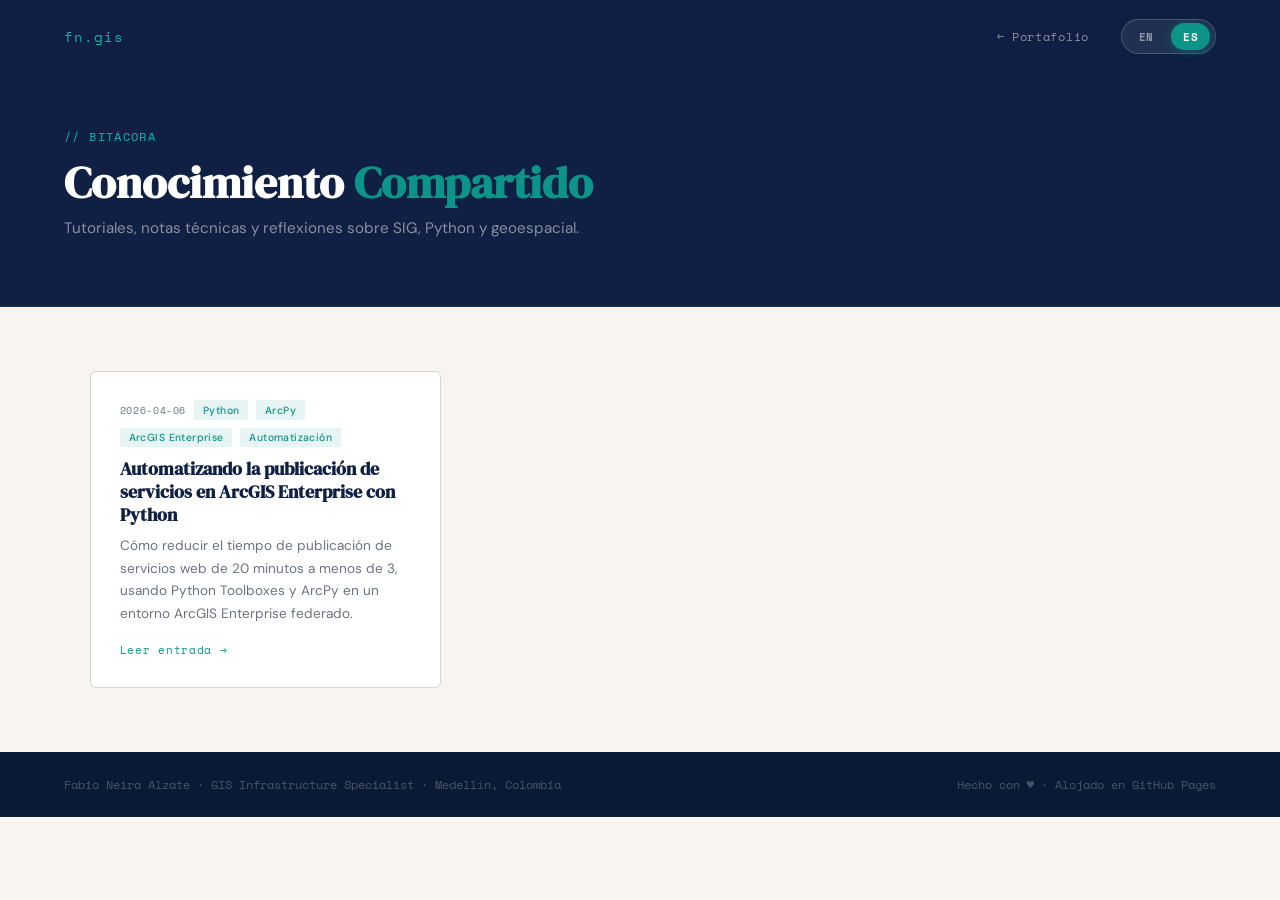
==== blog/index.html @ b5ca0edc "Add blog section: listing, post reader, Markdown + syntax highlighting, first post" ====
<!DOCTYPE html>
<html lang="es">
<head>
  <meta charset="UTF-8" />
  <meta name="viewport" content="width=device-width, initial-scale=1.0" />
  <meta name="description" content="Blog de Fabio Neira Alzate — Bitácoras sobre SIG, Python, ArcGIS Enterprise y geoespacial." />
  <title>Blog — Fabio Neira Alzate</title>
  <link rel="preconnect" href="https://fonts.googleapis.com" />
  <link href="https://fonts.googleapis.com/css2?family=DM+Serif+Display:ital@0;1&family=DM+Sans:wght@300;400;500;600&family=Space+Mono:wght@400;700&display=swap" rel="stylesheet" />
  <link rel="icon" type="image/svg+xml" href="data:image/svg+xml,<svg xmlns='http://www.w3.org/2000/svg' viewBox='0 0 100 100'><text y='.9em' font-size='90'>🗺️</text></svg>" />
  <link rel="stylesheet" href="../css/style.css" />
  <link rel="stylesheet" href="blog.css" />
</head>
<body>

<nav id="navbar">
  <a class="nav-logo" href="../">fn.gis</a>
  <div class="nav-right">
    <a href="../" class="nav-back">
      <span data-lang="es">← Portafolio</span>
      <span data-lang="en">← Portfolio</span>
    </a>
    <div class="lang-toggle">
      <button class="lang-btn" id="btnEn">EN</button>
      <button class="lang-btn" id="btnEs">ES</button>
    </div>
  </div>
</nav>

<div class="blog-hero">
  <p class="section-tag">// <span data-lang="es">Bitácora</span><span data-lang="en">Blog</span></p>
  <h1 class="section-title">
    <span data-lang="es">Conocimiento <span class="accent">Compartido</span></span>
    <span data-lang="en">Shared <span class="accent">Knowledge</span></span>
  </h1>
  <p class="blog-hero-sub">
    <span data-lang="es">Tutoriales, notas técnicas y reflexiones sobre SIG, Python y geoespacial.</span>
    <span data-lang="en">Tutorials, technical notes and reflections on GIS, Python and geospatial.</span>
  </p>
</div>

<div class="blog-grid-section">
  <div class="blog-grid" id="blogGrid">
    <p class="blog-loading">Cargando...</p>
  </div>
</div>

<footer>
  <span>Fabio Neira Alzate · GIS Infrastructure Specialist · Medellín, Colombia</span>
  <span class="footer-built">
    <span data-lang="en">Built with ♥ · Hosted on GitHub Pages</span>
    <span data-lang="es">Hecho con ♥ · Alojado en GitHub Pages</span>
  </span>
</footer>

<script>
  let lang = localStorage.getItem('pref-lang') || 'es';

  function applyLang() {
    document.querySelectorAll('[data-lang]').forEach(el => {
      el.classList.toggle('on', el.dataset.lang === lang);
    });
    document.getElementById('btnEn').classList.toggle('active', lang === 'en');
    document.getElementById('btnEs').classList.toggle('active', lang === 'es');
    document.documentElement.lang = lang;
  }

  document.getElementById('btnEn').addEventListener('click', () => {
    lang = 'en'; localStorage.setItem('pref-lang', lang); applyLang(); renderGrid();
  });
  document.getElementById('btnEs').addEventListener('click', () => {
    lang = 'es'; localStorage.setItem('pref-lang', lang); applyLang(); renderGrid();
  });

  let posts = [];

  function renderGrid() {
    const grid = document.getElementById('blogGrid');
    if (!posts.length) {
      grid.innerHTML = `<p class="blog-empty">
        <span data-lang="es">Aún no hay entradas publicadas.</span>
        <span data-lang="en">No posts published yet.</span>
      </p>`;
      applyLang();
      return;
    }
    grid.innerHTML = posts.map(p => `
      <a class="blog-card" href="post.html?slug=${p.slug}">
        <div class="blog-card-meta">
          <span class="blog-card-date">${p.date}</span>
          ${p.tags.map(t => `<span class="blog-tag">${t}</span>`).join('')}
        </div>
        <h2 class="blog-card-title">${p.title[lang]}</h2>
        <p class="blog-card-excerpt">${p.excerpt[lang]}</p>
        <span class="blog-card-read">
          <span data-lang="es">Leer entrada →</span>
          <span data-lang="en">Read post →</span>
        </span>
      </a>`).join('');
    applyLang();
  }

  fetch('posts.json')
    .then(r => r.json())
    .then(data => { posts = data; renderGrid(); })
    .catch(() => { posts = []; renderGrid(); });

  applyLang();
</script>
</body>
</html>
---- css/style.css ----
/* ═══════════════════════════════════════════════════════════
   STYLE.CSS — Fabio Neira Alzate Portfolio
   ═══════════════════════════════════════════════════════════ */

:root {
  --navy:  #0f2044;
  --navy2: #1b3a6b;
  --teal:  #0d9488;
  --teal2: #14b8a6;
  --cream: #f8f5f0;
  --white: #ffffff;
  --gray1: #374151;
  --gray2: #6b7280;
  --gray3: #d1d5db;
}

*, *::before, *::after { box-sizing: border-box; margin: 0; padding: 0; }
html { scroll-behavior: smooth; }
body { font-family: 'DM Sans', sans-serif; background: var(--cream); color: var(--gray1); overflow-x: hidden; }

/* ── LANG ──────────────────────────────────────────────────── */
[data-lang] { display: none; }
[data-lang].on { display: revert; }
span[data-lang].on  { display: inline; }
p[data-lang].on     { display: block; }
div[data-lang].on   { display: block; }

/* ── NAV ───────────────────────────────────────────────────── */
#navbar {
  position: fixed; top: 0; left: 0; right: 0; z-index: 200;
  display: flex; align-items: center; justify-content: space-between;
  padding: 1.2rem 4rem;
  background: rgba(15,32,68,.96);
  backdrop-filter: blur(12px);
  transition: box-shadow .3s;
}
#navbar.scrolled { box-shadow: 0 4px 24px rgba(0,0,0,.3); }
.nav-logo { font-family: 'Space Mono', monospace; color: var(--teal2); font-size: .85rem; letter-spacing: .08em; text-decoration: none; }
.nav-right { display: flex; align-items: center; gap: 2rem; }
.nav-links { display: flex; gap: 2rem; list-style: none; }
.nav-links a { font-size: .82rem; font-weight: 500; letter-spacing: .06em; text-transform: uppercase; color: rgba(255,255,255,.65); text-decoration: none; transition: color .2s; }
.nav-links a:hover { color: var(--teal2); }

/* lang toggle */
.lang-toggle { display: flex; align-items: center; gap: .3rem; background: rgba(255,255,255,.08); border: 1px solid rgba(255,255,255,.18); border-radius: 20px; padding: .2rem .3rem; }
.lang-btn { font-family: 'Space Mono', monospace; font-size: .7rem; font-weight: 700; letter-spacing: .06em; padding: .3rem .75rem; border-radius: 16px; border: none; cursor: pointer; transition: all .2s; color: rgba(255,255,255,.5); background: transparent; }
.lang-btn.active { background: var(--teal); color: var(--white); box-shadow: 0 2px 8px rgba(13,148,136,.4); }
.lang-btn:not(.active):hover { color: var(--white); }

/* hamburger */
.hamburger { display: none; background: none; border: none; color: var(--white); font-size: 1.4rem; cursor: pointer; }
.mobile-menu { display: none; position: fixed; top: 64px; left: 0; right: 0; z-index: 199; background: var(--navy); padding: 1.5rem 2rem; }
.mobile-menu.open { display: block; }
.mobile-menu ul { list-style: none; display: flex; flex-direction: column; gap: 1.2rem; }
.mobile-menu a { color: rgba(255,255,255,.8); text-decoration: none; font-size: 1rem; font-weight: 500; }

/* ── HERO ──────────────────────────────────────────────────── */
#hero {
  min-height: 100vh; background: var(--navy);
  display: grid; grid-template-columns: 1fr 1fr;
  align-items: center; padding: 7rem 4rem 4rem;
  position: relative; overflow: hidden;
}
#hero::before {
  content: ''; position: absolute; inset: 0;
  background-image: linear-gradient(rgba(13,148,136,.08) 1px, transparent 1px), linear-gradient(90deg, rgba(13,148,136,.08) 1px, transparent 1px);
  background-size: 60px 60px; animation: gridMove 20s linear infinite;
}
@keyframes gridMove { 0% { background-position: 0 0; } 100% { background-position: 60px 60px; } }
#hero::after { content: ''; position: absolute; top: -10%; right: -5%; width: 55%; height: 120%; background: linear-gradient(135deg, rgba(27,58,107,.6) 0%, transparent 60%); clip-path: polygon(15% 0, 100% 0, 100% 100%, 0% 100%); pointer-events: none; }
.hero-text { position: relative; z-index: 2; }
.hero-tag { display: inline-flex; align-items: center; gap: .5rem; font-family: 'Space Mono', monospace; font-size: .72rem; color: var(--teal2); letter-spacing: .12em; text-transform: uppercase; border: 1px solid rgba(20,184,166,.3); padding: .35rem .9rem; border-radius: 2px; margin-bottom: 1.8rem; }
.hero-tag::before { content: ''; display: block; width: 6px; height: 6px; background: var(--teal2); border-radius: 50%; animation: pulse 2s ease-in-out infinite; }
@keyframes pulse { 0%,100% { opacity:1;transform:scale(1); } 50% { opacity:.4;transform:scale(1.4); } }
.hero-name { font-family: 'DM Serif Display', serif; font-size: clamp(2.8rem, 5vw, 4.5rem); line-height: 1.05; color: var(--white); margin-bottom: .6rem; }
.hero-name em { color: var(--teal2); font-style: italic; }
.hero-title { font-size: 1rem; font-weight: 300; color: rgba(255,255,255,.55); letter-spacing: .04em; margin-bottom: 2rem; }
.hero-desc { font-size: .95rem; line-height: 1.75; color: rgba(255,255,255,.7); max-width: 440px; margin-bottom: 2.5rem; }
.hero-badges { display: flex; gap: .6rem; flex-wrap: wrap; margin-bottom: 1.8rem; }
.hero-badge { font-family: 'Space Mono', monospace; font-size: .68rem; color: rgba(255,255,255,.5); border: 1px solid rgba(255,255,255,.12); border-radius: 2px; padding: .25rem .7rem; letter-spacing: .04em; }
.hero-cta { display: inline-flex; gap: 1rem; flex-wrap: wrap; }
.cv-download { display: flex; align-items: center; gap: .8rem; margin-top: 1.2rem; flex-wrap: wrap; }
.cv-label { font-family: 'Space Mono', monospace; font-size: .68rem; color: rgba(255,255,255,.35); letter-spacing: .06em; text-transform: uppercase; }
.cv-btns { display: flex; gap: .5rem; }
.cv-btn { font-family: 'Space Mono', monospace; font-size: .7rem; font-weight: 700; letter-spacing: .05em; padding: .35rem .9rem; border-radius: 3px; text-decoration: none; border: 1px solid rgba(20,184,166,.5); color: var(--teal2); transition: all .2s; }
.cv-btn:hover { background: rgba(20,184,166,.12); border-color: var(--teal2); }
.cv-btn-ats { border-color: rgba(255,255,255,.2); color: rgba(255,255,255,.5); }
.cv-btn-ats:hover { background: rgba(255,255,255,.06); border-color: rgba(255,255,255,.4); color: var(--white); }
.btn { padding: .75rem 1.8rem; font-size: .85rem; font-weight: 600; letter-spacing: .04em; text-decoration: none; border-radius: 3px; transition: all .2s; display: inline-block; }
.btn-primary { background: var(--teal); color: var(--white); border: 2px solid var(--teal); }
.btn-primary:hover { background: var(--teal2); border-color: var(--teal2); transform: translateY(-2px); }
.btn-outline { background: transparent; color: var(--white); border: 2px solid rgba(255,255,255,.3); }
.btn-outline:hover { border-color: var(--white); transform: translateY(-2px); }
.hero-visual { position: relative; z-index: 2; display: flex; flex-direction: column; gap: 1rem; align-items: flex-end; }
.hero-photo-wrap { position: relative; align-self: flex-end; margin-bottom: .5rem; }
.hero-photo {
  width: 200px; height: 200px; object-fit: cover; object-position: center top;
  border-radius: 50%;
  border: 2px solid var(--teal);
  box-shadow: 0 0 0 6px rgba(13,148,136,.15), 0 0 40px rgba(13,148,136,.25);
  display: block;
}
.stat-card { background: rgba(255,255,255,.05); border: 1px solid rgba(255,255,255,.1); border-left: 3px solid var(--teal); backdrop-filter: blur(8px); padding: 1.2rem 1.8rem; border-radius: 4px; width: 280px; animation: floatIn .8s ease forwards; opacity: 0; transform: translateX(30px); }
.stat-card:nth-child(1) { animation-delay: .3s; }
.stat-card:nth-child(2) { animation-delay: .5s; margin-right: 2rem; }
.stat-card:nth-child(3) { animation-delay: .7s; }
@keyframes floatIn { to { opacity: 1; transform: translateX(0); } }
.stat-num { font-family: 'DM Serif Display', serif; font-size: 2rem; color: var(--teal2); line-height: 1; }
.stat-label { font-size: .78rem; color: rgba(255,255,255,.55); margin-top: .3rem; font-weight: 300; }
.scroll-hint { position: absolute; bottom: 2.5rem; left: 50%; transform: translateX(-50%); z-index: 2; display: flex; flex-direction: column; align-items: center; gap: .4rem; color: rgba(255,255,255,.3); font-size: .7rem; font-family: 'Space Mono', monospace; letter-spacing: .1em; text-transform: uppercase; }
.scroll-hint::after { content: ''; display: block; width: 1px; height: 40px; background: linear-gradient(to bottom, rgba(255,255,255,.3), transparent); animation: scrollDown 1.8s ease-in-out infinite; }
@keyframes scrollDown { 0%,100% { opacity:1; } 50% { opacity:.3; } }

/* ── SECTIONS ──────────────────────────────────────────────── */
section { padding: 6rem 4rem; }
.section-tag { font-family: 'Space Mono', monospace; font-size: .72rem; color: var(--teal); letter-spacing: .12em; text-transform: uppercase; margin-bottom: .8rem; }
.section-title { font-family: 'DM Serif Display', serif; font-size: clamp(2rem, 3.5vw, 3rem); color: var(--navy); line-height: 1.1; margin-bottom: 3rem; }
.accent { color: var(--teal); }

/* ── SKILLS ────────────────────────────────────────────────── */
#skills { background: var(--white); }
.skills-grid { display: grid; grid-template-columns: repeat(auto-fill, minmax(260px, 1fr)); gap: 1.5rem; }
.skill-card { background: var(--cream); border: 1px solid var(--gray3); border-radius: 6px; padding: 1.8rem; transition: all .25s; position: relative; overflow: hidden; }
.skill-card::before { content: ''; position: absolute; top: 0; left: 0; width: 3px; height: 0; background: var(--teal); transition: height .3s ease; }
.skill-card:hover { transform: translateY(-4px); box-shadow: 0 12px 30px rgba(15,32,68,.1); }
.skill-card:hover::before { height: 100%; }
.skill-icon { font-size: 1.8rem; margin-bottom: 1rem; }
.skill-name { font-weight: 600; font-size: .95rem; color: var(--navy); margin-bottom: .5rem; }
.skill-desc { font-size: .83rem; color: var(--gray2); line-height: 1.6; }
.skill-tags { display: flex; flex-wrap: wrap; gap: .4rem; margin-top: .8rem; }
.tag { font-size: .7rem; font-weight: 500; padding: .25rem .65rem; border-radius: 2px; background: rgba(13,148,136,.1); color: var(--teal); letter-spacing: .04em; }

/* ── EXPERIENCE ────────────────────────────────────────────── */
#experience { background: var(--cream); }
.timeline { position: relative; padding-left: 2rem; }
.timeline::before { content: ''; position: absolute; left: 0; top: 8px; width: 1px; height: calc(100% - 16px); background: linear-gradient(to bottom, var(--teal), transparent); }
.exp-item { position: relative; padding: 0 0 3rem 2.5rem; opacity: 0; transform: translateY(20px); transition: all .5s ease; }
.exp-item.visible { opacity: 1; transform: translateY(0); }
.exp-item::before { content: ''; position: absolute; left: -2rem; top: 6px; width: 10px; height: 10px; background: var(--teal); border-radius: 50%; box-shadow: 0 0 0 3px rgba(13,148,136,.2); }
.exp-date { font-family: 'Space Mono', monospace; font-size: .72rem; color: var(--teal); letter-spacing: .08em; margin-bottom: .4rem; }
.exp-role { font-family: 'DM Serif Display', serif; font-size: 1.35rem; color: var(--navy); margin-bottom: .2rem; }
.exp-company { font-size: .85rem; color: var(--gray2); font-weight: 500; margin-bottom: 1rem; }
.exp-bullets { list-style: none; display: flex; flex-direction: column; gap: .5rem; }
.exp-bullets li { font-size: .88rem; line-height: 1.65; color: var(--gray1); padding-left: 1rem; position: relative; }
.exp-bullets li::before { content: '▸'; position: absolute; left: 0; color: var(--teal); font-size: .75rem; top: .05rem; }

/* ── EDUCATION ─────────────────────────────────────────────── */
#education { background: var(--navy); }
#education .section-tag { color: var(--teal2); }
#education .section-title { color: var(--white); }
.edu-grid { display: grid; grid-template-columns: repeat(auto-fill, minmax(300px, 1fr)); gap: 1.5rem; }
.edu-card { border: 1px solid rgba(255,255,255,.1); border-radius: 6px; padding: 2rem; background: rgba(255,255,255,.04); transition: all .25s; }
.edu-card:hover { background: rgba(255,255,255,.07); border-color: var(--teal); transform: translateY(-3px); }
.edu-year { font-family: 'Space Mono', monospace; font-size: .72rem; color: var(--teal2); letter-spacing: .1em; margin-bottom: .6rem; }
.edu-degree { font-family: 'DM Serif Display', serif; font-size: 1.15rem; color: var(--white); margin-bottom: .3rem; }
.edu-inst { font-size: .82rem; color: rgba(255,255,255,.5); font-weight: 300; margin-bottom: .5rem; }
.edu-note { font-size: .8rem; color: rgba(255,255,255,.45); line-height: 1.6; font-style: italic; }

/* ── CERTIFICATIONS ────────────────────────────────────────── */
#certifications { background: var(--white); }
.certs-grid { display: block; }
.cert-card { background: var(--cream); border: 1px solid var(--gray3); border-radius: 6px; padding: 1.8rem; transition: all .25s; position: relative; overflow: hidden; }
.cert-card::after { content: ''; position: absolute; bottom: 0; left: 0; right: 0; height: 3px; background: linear-gradient(90deg, var(--teal), var(--teal2)); transform: scaleX(0); transform-origin: left; transition: transform .3s ease; }
.cert-card:hover { transform: translateY(-4px); box-shadow: 0 12px 30px rgba(15,32,68,.1); }
.cert-card:hover::after { transform: scaleX(1); }
.cert-icon { font-size: 1.8rem; margin-bottom: .8rem; }
.cert-year { font-family: 'Space Mono', monospace; font-size: .68rem; color: var(--teal); letter-spacing: .1em; text-transform: uppercase; margin-bottom: .4rem; }
.cert-name { font-family: 'DM Serif Display', serif; font-size: 1.05rem; color: var(--navy); margin-bottom: .3rem; }
.cert-issuer { font-size: .8rem; color: var(--gray2); font-weight: 500; margin-bottom: .6rem; }
.cert-note { font-size: .8rem; color: var(--gray2); line-height: 1.6; }

/* ── CERT GROUPS ───────────────────────────────────────────── */
.cert-group { margin-bottom: 3rem; }
.cert-group-title {
  font-family: 'Space Mono', monospace;
  font-size: .75rem; font-weight: 700;
  color: var(--teal); letter-spacing: .1em;
  text-transform: uppercase;
  margin-bottom: 1.2rem;
  padding-bottom: .5rem;
  border-bottom: 1px solid var(--gray3);
}
.certs-subgrid { display: grid; grid-template-columns: repeat(auto-fill, minmax(260px, 1fr)); gap: 1rem; }

/* ── AWARDS ────────────────────────────────────────────────── */
#awards { background: var(--cream); }
.awards-list { display: flex; flex-direction: column; gap: 1.2rem; max-width: 760px; }
.award-item { display: flex; gap: 1.5rem; align-items: flex-start; padding: 1.4rem 1.8rem; border: 1px solid var(--gray3); border-radius: 4px; transition: all .2s; background: var(--white); }
.award-item:hover { border-color: var(--teal); background: rgba(13,148,136,.03); transform: translateX(4px); }
.award-icon { font-size: 1.6rem; flex-shrink: 0; }
.award-title { font-weight: 600; font-size: .92rem; color: var(--navy); margin-bottom: .3rem; }
.award-body { font-size: .82rem; color: var(--gray2); line-height: 1.6; }

/* ── CONTACT ───────────────────────────────────────────────── */
#contact { background: linear-gradient(135deg, var(--navy) 0%, #0d2b5e 100%); text-align: center; }
#contact .section-tag { color: var(--teal2); }
#contact .section-title { color: var(--white); }
.contact-sub { color: rgba(255,255,255,.55); font-size: .95rem; max-width: 500px; margin: 0 auto 2.5rem; line-height: 1.7; }
.contact-links { display: flex; justify-content: center; gap: 1rem; flex-wrap: wrap; }
.contact-chip { display: flex; align-items: center; gap: .6rem; padding: .75rem 1.6rem; border: 1px solid rgba(255,255,255,.2); border-radius: 3px; color: rgba(255,255,255,.75); font-size: .85rem; text-decoration: none; transition: all .2s; }
.contact-chip:hover { border-color: var(--teal2); color: var(--teal2); transform: translateY(-2px); }

/* ── CONTACT MAP ───────────────────────────────────────────── */
.map-outer {
  max-width: 680px;
  margin: 3.5rem auto 0;
}
.map-wrap {
  width: 100%;
  height: 380px;
  border-radius: 8px;
  overflow: hidden;
  border: 1px solid rgba(20,184,166,.3);
  box-shadow: 0 20px 60px rgba(0,0,0,.5);
}
.leaflet-control-layers {
  background: rgba(15,32,68,.92) !important;
  border: 1px solid rgba(20,184,166,.3) !important;
  border-radius: 6px !important;
  backdrop-filter: blur(8px);
  box-shadow: 0 8px 24px rgba(0,0,0,.4) !important;
}
.leaflet-control-layers-list {
  padding: .4rem .2rem !important;
}
.leaflet-control-layers label {
  color: rgba(255,255,255,.75) !important;
  font-family: 'Space Mono', monospace !important;
  font-size: .65rem !important;
  letter-spacing: .05em;
  display: flex; align-items: center; gap: .4rem;
  padding: .25rem .5rem;
  cursor: pointer;
  transition: color .2s;
}
.leaflet-control-layers label:hover { color: #14b8a6 !important; }
.leaflet-control-layers input[type=radio] { accent-color: #14b8a6; }
.leaflet-control-zoom a {
  background: rgba(15,32,68,.92) !important;
  border-color: rgba(20,184,166,.3) !important;
  color: rgba(255,255,255,.8) !important;
}
.leaflet-control-zoom a:hover {
  background: rgba(13,148,136,.3) !important;
  color: #fff !important;
}
.leaflet-tooltip.map-tip {
  background: rgba(15,32,68,.9); border: 1px solid rgba(20,184,166,.4);
  color: #14b8a6; font-family: 'Space Mono', monospace; font-size: .62rem;
  letter-spacing: .06em; padding: .2rem .5rem; border-radius: 3px; box-shadow: none;
}
.leaflet-tooltip.map-tip::before { display: none; }

/* ── FOOTER ────────────────────────────────────────────────── */
footer { background: #0a1a36; display: flex; justify-content: space-between; align-items: center; padding: 1.5rem 4rem; font-size: .75rem; color: rgba(255,255,255,.25); font-family: 'Space Mono', monospace; flex-wrap: wrap; gap: .5rem; }

/* ── RESPONSIVE ────────────────────────────────────────────── */
@media (max-width: 900px) {
  #navbar { padding: 1rem 1.5rem; }
  .nav-links { display: none; }
  .hamburger { display: block; }
  #hero { grid-template-columns: 1fr; padding: 7rem 1.5rem 4rem; }
  .hero-visual { display: none; }
  section { padding: 4rem 1.5rem; }
  footer { padding: 1.5rem; justify-content: center; text-align: center; }
}
@media (max-width: 500px) {
  .hero-name { font-size: 2.4rem; }
  .section-title { font-size: 1.8rem; }
  .map-wrap { height: 260px; }
}
---- blog/blog.css ----
/* ═══════════════════════════════════════════════════════════
   BLOG.CSS — Fabio Neira Alzate Blog
   ═══════════════════════════════════════════════════════════ */

/* ── BLOG NAV ──────────────────────────────────────────────── */
.nav-back {
  font-family: 'Space Mono', monospace; font-size: .72rem;
  color: rgba(255,255,255,.5); text-decoration: none;
  letter-spacing: .06em; transition: color .2s;
}
.nav-back:hover { color: var(--teal2); }

/* ── BLOG HERO ─────────────────────────────────────────────── */
.blog-hero {
  background: var(--navy); padding: 8rem 4rem 4rem;
  border-bottom: 1px solid rgba(20,184,166,.15);
}
.blog-hero-sub {
  font-size: .95rem; color: rgba(255,255,255,.5);
  max-width: 520px; line-height: 1.75; margin-top: -.5rem;
}
.blog-hero .section-title { color: var(--white); margin-bottom: 1rem; }
.blog-hero .section-tag   { color: var(--teal2); }

/* ── BLOG GRID ─────────────────────────────────────────────── */
.blog-grid-section { padding: 4rem; background: var(--cream); min-height: 40vh; }
.blog-grid {
  display: grid;
  grid-template-columns: repeat(auto-fill, minmax(320px, 1fr));
  gap: 1.5rem; max-width: 1100px; margin: 0 auto;
}
.blog-card {
  background: var(--white); border: 1px solid var(--gray3);
  border-radius: 6px; padding: 1.8rem; text-decoration: none;
  display: flex; flex-direction: column; gap: .6rem;
  transition: all .25s; position: relative; overflow: hidden;
}
.blog-card::before {
  content: ''; position: absolute; top: 0; left: 0;
  width: 3px; height: 0; background: var(--teal);
  transition: height .3s ease;
}
.blog-card:hover { transform: translateY(-4px); box-shadow: 0 12px 30px rgba(15,32,68,.1); }
.blog-card:hover::before { height: 100%; }
.blog-card-meta { display: flex; align-items: center; gap: .5rem; flex-wrap: wrap; }
.blog-card-date {
  font-family: 'Space Mono', monospace; font-size: .65rem;
  color: var(--gray2); letter-spacing: .06em;
}
.blog-tag {
  font-size: .65rem; font-weight: 500; padding: .2rem .55rem;
  border-radius: 2px; background: rgba(13,148,136,.1);
  color: var(--teal); letter-spacing: .04em;
}
.blog-card-title {
  font-family: 'DM Serif Display', serif; font-size: 1.15rem;
  color: var(--navy); line-height: 1.25;
}
.blog-card-excerpt { font-size: .85rem; color: var(--gray2); line-height: 1.65; flex: 1; }
.blog-card-read {
  font-family: 'Space Mono', monospace; font-size: .7rem;
  color: var(--teal); letter-spacing: .06em; margin-top: .4rem;
}
.blog-empty, .blog-loading {
  font-family: 'Space Mono', monospace; font-size: .8rem;
  color: var(--gray2); text-align: center; padding: 3rem;
  grid-column: 1 / -1;
}

/* ── POST PAGE ─────────────────────────────────────────────── */
.post-hero { background: var(--navy); padding: 8rem 4rem 3rem; }
.post-hero .post-meta { display: flex; gap: .8rem; align-items: center; flex-wrap: wrap; margin-bottom: 1rem; }
.post-hero .post-date {
  font-family: 'Space Mono', monospace; font-size: .68rem;
  color: var(--teal2); letter-spacing: .08em;
}
.post-hero h1 {
  font-family: 'DM Serif Display', serif;
  font-size: clamp(1.8rem, 3.5vw, 2.8rem);
  color: var(--white); line-height: 1.1; max-width: 760px;
}

.post-body {
  max-width: 760px; margin: 0 auto;
  padding: 3.5rem 4rem; background: var(--white);
}
.post-body h1, .post-body h2, .post-body h3 {
  font-family: 'DM Serif Display', serif; color: var(--navy);
  line-height: 1.2; margin: 2rem 0 .8rem;
}
.post-body h1 { font-size: 1.9rem; }
.post-body h2 { font-size: 1.45rem; padding-bottom: .4rem; border-bottom: 1px solid var(--gray3); }
.post-body h3 { font-size: 1.15rem; }
.post-body p  { font-size: .95rem; line-height: 1.8; color: var(--gray1); margin-bottom: 1.2rem; }
.post-body ul, .post-body ol { padding-left: 1.5rem; margin-bottom: 1.2rem; }
.post-body li { font-size: .95rem; line-height: 1.75; color: var(--gray1); margin-bottom: .3rem; }
.post-body a  { color: var(--teal); text-decoration: underline; }
.post-body a:hover { color: var(--teal2); }
.post-body strong { color: var(--navy); font-weight: 600; }
.post-body blockquote {
  border-left: 3px solid var(--teal); margin: 1.5rem 0;
  padding: .8rem 1.2rem; background: rgba(13,148,136,.05);
  border-radius: 0 4px 4px 0;
}
.post-body blockquote p { margin: 0; color: var(--gray2); font-style: italic; }
.post-body pre {
  background: #0f1117; border-radius: 6px;
  padding: 1.4rem 1.6rem; overflow-x: auto;
  margin: 1.5rem 0; border: 1px solid rgba(255,255,255,.08);
}
.post-body code {
  font-family: 'Space Mono', monospace; font-size: .82rem;
}
.post-body p code, .post-body li code {
  background: rgba(13,148,136,.1); color: var(--teal);
  padding: .15rem .4rem; border-radius: 3px;
}
.post-body pre code { background: none; color: inherit; padding: 0; }
.post-not-found { text-align: center; padding: 6rem 2rem; }
.post-not-found p { color: var(--gray2); font-family: 'Space Mono', monospace; font-size: .85rem; }

/* ── RESPONSIVE ────────────────────────────────────────────── */
@media (max-width: 900px) {
  .blog-hero, .post-hero { padding: 7rem 1.5rem 3rem; }
  .blog-grid-section { padding: 2.5rem 1.5rem; }
  .post-body { padding: 2.5rem 1.5rem; }
}
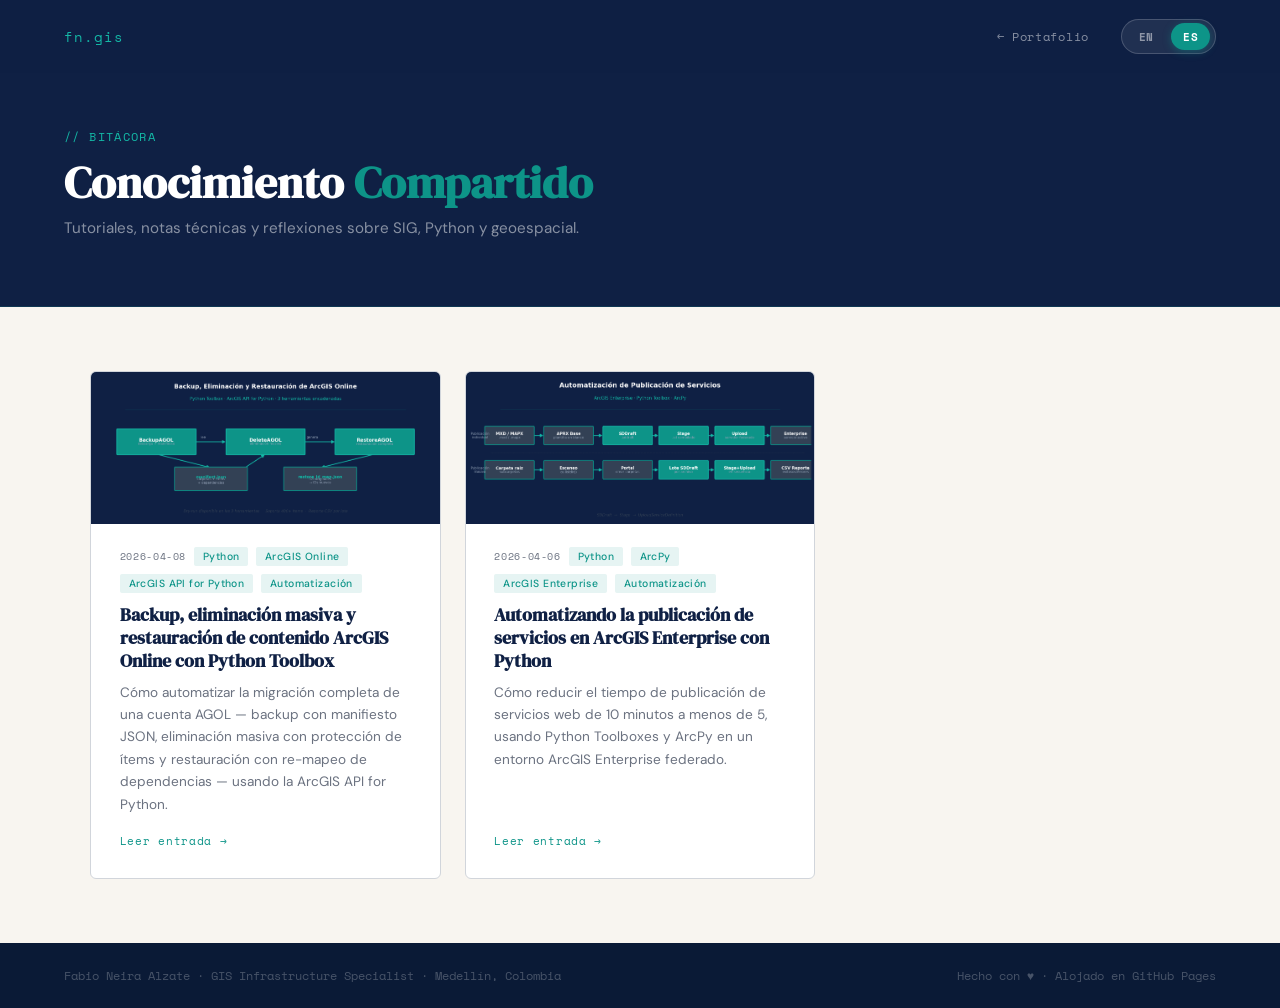
==== commit 323697b5: "Add diagrams and image support to blog posts - Generate 4 diagrams (covers + flow charts) with portf" ====
--- a/blog/index.html
+++ b/blog/index.html
@@ -86,16 +86,19 @@
     }
     grid.innerHTML = posts.map(p => `
       <a class="blog-card" href="post.html?slug=${p.slug}">
-        <div class="blog-card-meta">
-          <span class="blog-card-date">${p.date}</span>
-          ${p.tags.map(t => `<span class="blog-tag">${t}</span>`).join('')}
+        ${p.image ? `<div class="blog-card-img"><img src="${p.image}" alt="${p.title[lang]}" loading="lazy" /></div>` : ''}
+        <div class="blog-card-body">
+          <div class="blog-card-meta">
+            <span class="blog-card-date">${p.date}</span>
+            ${p.tags.map(t => `<span class="blog-tag">${t}</span>`).join('')}
+          </div>
+          <h2 class="blog-card-title">${p.title[lang]}</h2>
+          <p class="blog-card-excerpt">${p.excerpt[lang]}</p>
+          <span class="blog-card-read">
+            <span data-lang="es">Leer entrada →</span>
+            <span data-lang="en">Read post →</span>
+          </span>
         </div>
-        <h2 class="blog-card-title">${p.title[lang]}</h2>
-        <p class="blog-card-excerpt">${p.excerpt[lang]}</p>
-        <span class="blog-card-read">
-          <span data-lang="es">Leer entrada →</span>
-          <span data-lang="en">Read post →</span>
-        </span>
       </a>`).join('');
     applyLang();
   }
--- a/css/style.css
+++ b/css/style.css
@@ -251,8 +251,43 @@
 }
 .leaflet-tooltip.map-tip::before { display: none; }
 
+/* ── CERT SHOW MORE ────────────────────────────────────────── */
+.cert-hidden { display: none !important; }
+.cert-show-btn {
+  display: inline-block; margin-top: 1rem;
+  font-family: 'Space Mono', monospace; font-size: .72rem; font-weight: 700;
+  letter-spacing: .06em; text-transform: uppercase;
+  color: var(--teal); background: transparent;
+  border: 1px solid rgba(13,148,136,.35); border-radius: 3px;
+  padding: .4rem 1.1rem; cursor: pointer; transition: all .2s;
+}
+.cert-show-btn:hover { background: rgba(13,148,136,.08); border-color: var(--teal); }
+
+/* ── CONTACT FORM ──────────────────────────────────────────── */
+.contact-form {
+  max-width: 620px; margin: 2.5rem auto 0;
+  display: flex; flex-direction: column; gap: 1.2rem;
+}
+.form-row { display: grid; grid-template-columns: 1fr 1fr; gap: 1.2rem; }
+.form-group { display: flex; flex-direction: column; gap: .4rem; text-align: left; }
+.form-group label { font-size: .78rem; font-weight: 600; color: rgba(255,255,255,.5); letter-spacing: .05em; text-transform: uppercase; font-family: 'Space Mono', monospace; }
+.form-group input,
+.form-group textarea {
+  background: rgba(255,255,255,.06); border: 1px solid rgba(255,255,255,.15);
+  border-radius: 4px; padding: .75rem 1rem; color: var(--white);
+  font-family: 'DM Sans', sans-serif; font-size: .9rem;
+  transition: border-color .2s; resize: vertical;
+}
+.form-group input::placeholder,
+.form-group textarea::placeholder { color: rgba(255,255,255,.25); }
+.form-group input:focus,
+.form-group textarea:focus { outline: none; border-color: var(--teal2); background: rgba(255,255,255,.09); }
+.form-submit { align-self: flex-start; margin-top: .4rem; }
+
 /* ── FOOTER ────────────────────────────────────────────────── */
 footer { background: #0a1a36; display: flex; justify-content: space-between; align-items: center; padding: 1.5rem 4rem; font-size: .75rem; color: rgba(255,255,255,.25); font-family: 'Space Mono', monospace; flex-wrap: wrap; gap: .5rem; }
+.footer-blog-link { color: rgba(255,255,255,.35); text-decoration: none; font-size: .75rem; transition: color .2s; }
+.footer-blog-link:hover { color: var(--teal2); }
 
 /* ── RESPONSIVE ────────────────────────────────────────────── */
 @media (max-width: 900px) {
@@ -260,7 +295,11 @@
   .nav-links { display: none; }
   .hamburger { display: block; }
   #hero { grid-template-columns: 1fr; padding: 7rem 1.5rem 4rem; }
-  .hero-visual { display: none; }
+  .hero-visual { display: flex; flex-direction: row; justify-content: center; align-items: center; gap: 1.2rem; flex-wrap: wrap; margin-top: 2.5rem; }
+  .hero-photo-wrap { margin-bottom: 0; }
+  .hero-photo { width: 110px; height: 110px; }
+  .stat-card { width: auto; flex: 1 1 140px; min-width: 130px; padding: .9rem 1rem; margin-right: 0 !important; }
+  .stat-num { font-size: 1.5rem; }
   section { padding: 4rem 1.5rem; }
   footer { padding: 1.5rem; justify-content: center; text-align: center; }
 }
@@ -268,4 +307,6 @@
   .hero-name { font-size: 2.4rem; }
   .section-title { font-size: 1.8rem; }
   .map-wrap { height: 260px; }
-}
+  .form-row { grid-template-columns: 1fr; }
+  .form-submit { align-self: stretch; text-align: center; }
+}
--- a/blog/blog.css
+++ b/blog/blog.css
@@ -31,9 +31,22 @@
 }
 .blog-card {
   background: var(--white); border: 1px solid var(--gray3);
-  border-radius: 6px; padding: 1.8rem; text-decoration: none;
-  display: flex; flex-direction: column; gap: .6rem;
+  border-radius: 6px; text-decoration: none;
+  display: flex; flex-direction: column; gap: 0;
   transition: all .25s; position: relative; overflow: hidden;
+}
+.blog-card-img {
+  width: 100%; aspect-ratio: 16 / 7; overflow: hidden;
+  background: var(--navy);
+}
+.blog-card-img img {
+  width: 100%; height: 100%; object-fit: cover;
+  display: block; transition: transform .4s ease;
+}
+.blog-card:hover .blog-card-img img { transform: scale(1.03); }
+.blog-card-body {
+  padding: 1.4rem 1.8rem 1.8rem;
+  display: flex; flex-direction: column; gap: .6rem; flex: 1;
 }
 .blog-card::before {
   content: ''; position: absolute; top: 0; left: 0;
@@ -104,18 +117,33 @@
 }
 .post-body blockquote p { margin: 0; color: var(--gray2); font-style: italic; }
 .post-body pre {
-  background: #0f1117; border-radius: 6px;
-  padding: 1.4rem 1.6rem; overflow-x: auto;
-  margin: 1.5rem 0; border: 1px solid rgba(255,255,255,.08);
+  border-radius: 0;
+  padding: 1.4rem 4rem; overflow-x: auto;
+  margin: 1.5rem -4rem;
+}
+.post-body pre .hljs {
+  background: #282c34;  /* atom-one-dark background */
+  padding: 0;
+  font-family: 'Space Mono', monospace; font-size: .76rem;
+  line-height: 1.6;
 }
 .post-body code {
-  font-family: 'Space Mono', monospace; font-size: .82rem;
+  font-family: 'Space Mono', monospace; font-size: .76rem;
 }
 .post-body p code, .post-body li code {
   background: rgba(13,148,136,.1); color: var(--teal);
   padding: .15rem .4rem; border-radius: 3px;
 }
-.post-body pre code { background: none; color: inherit; padding: 0; }
+.post-body pre code { background: none; padding: 0; }
+.post-body img {
+  display: block; width: calc(100% + 8rem); max-width: none;
+  margin: 1.8rem -4rem; border-radius: 4px;
+  box-shadow: 0 4px 24px rgba(15,32,68,.15);
+}
+.post-body img + em {
+  display: block; text-align: center; font-size: .78rem;
+  color: var(--gray2); margin-top: -.8rem; margin-bottom: 1.4rem;
+}
 .post-not-found { text-align: center; padding: 6rem 2rem; }
 .post-not-found p { color: var(--gray2); font-family: 'Space Mono', monospace; font-size: .85rem; }
 
@@ -124,4 +152,6 @@
   .blog-hero, .post-hero { padding: 7rem 1.5rem 3rem; }
   .blog-grid-section { padding: 2.5rem 1.5rem; }
   .post-body { padding: 2.5rem 1.5rem; }
+  .post-body pre { margin: 1.5rem -1.5rem; padding: 1.4rem 1.5rem; }
+  .post-body img { width: calc(100% + 3rem); margin: 1.5rem -1.5rem; }
 }
